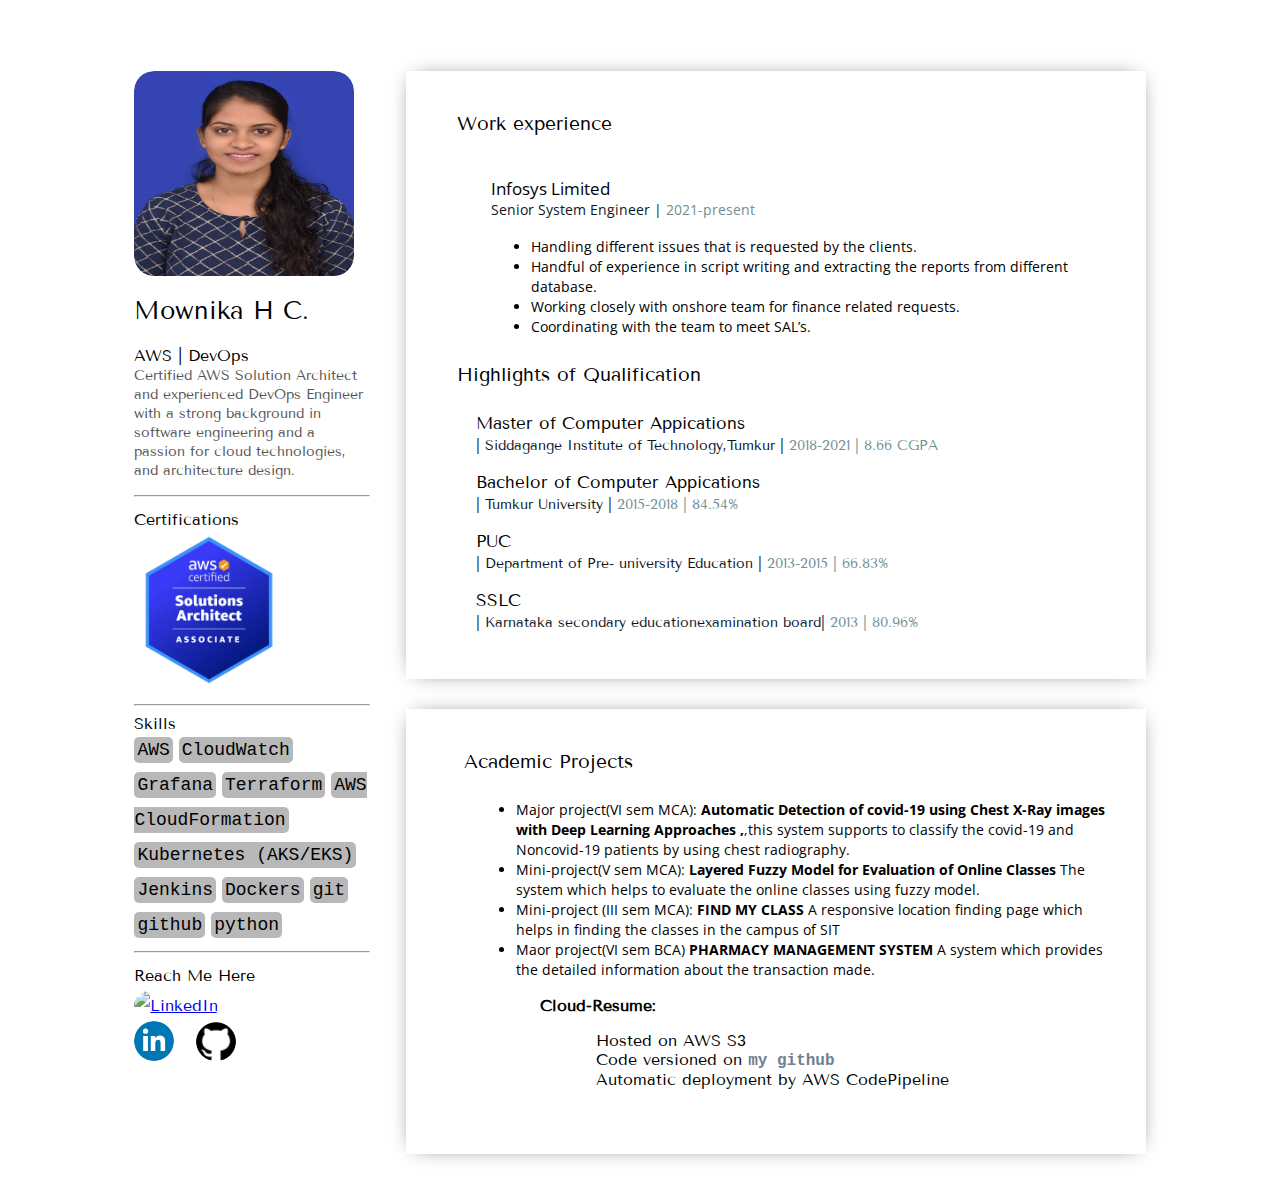
==== index.html @ e364e578 "name changed" ====
<!DOCTYPE html>
<html>
	<head>
		<title>Mownika H C - Resume</title>
		<link rel="stylesheet" type="text/css" href="style.css">
		<link rel="stylesheet" media="screen" href="https://fonts.googleapis.com/css2?family=Tenor+Sans&display=swap" type="text/css"/>
		<link rel="stylesheet" href="https://fonts.googleapis.com/css2?family=Open+Sans:wght@300&display=swap" type="text/css"/>
		<script type="text/javascript" src="get_apis.js" defer></script>
	</head>

	<body>
		<div id="container">
			<div id="sidebar">
				<div id="image">
					<img id="profile-photo" src="profile_image.JPG" alt="Profile-Image">
				</div>
				
				<p id="name">Mownika H C.<br></p>
				<p>AWS | DevOps <br><span id="description">Certified AWS Solution Architect and experienced DevOps Engineer with a strong background in software engineering and a passion for cloud technologies, and architecture design. </span></p>
				<hr width="100%">
				<div id="sidepanel-section-title">Certifications<br>
					 <a href="https://www.credly.com/badges/99123122-3128-4738-8778-00f0553df642" class="link" target="_blank">
						<img id="cert-thumbnail" src="AWS-LOGO.png" alt="AWS Certified Solutions Architect Associate">
					</a>
				</div>
				<hr width="100%">
				<div id="skills">
					<p style="display:inline;">Skills</p><br>
					<p id="skill-stronger">AWS</p>

					<p id="skill-stronger">CloudWatch</p>
					<p id="skill-stronger">Grafana</p>
					<p id="skill-stronger">Terraform</p>
					<p id="skill-stronger">AWS CloudFormation</p>
					<p id="skill-stronger">Kubernetes (AKS/EKS)</p>
					<p id="skill-stronger">Jenkins</p>
					<p id="skill-stronger">Dockers</p>
					<p id="skill-stronger">git</p>
					<p id="skill-stronger">github</p>
					<p id="skill-stronger">python</p>
				</div>
				<hr width="100%">
			
				<div id="sidepanel-section-title">Reach Me Here<br>
					
					<a href= mailto:"mownikahc496@gmail.com"> 
					<img id="social-thumbnail" src="file:///D:/resumne/email.png" alt="LinkedIn">
					</a>
				</div>
				<div id="sidepanel-section-title">
					<a href="https://www.linkedin.com/in/mownika-h-c-73a99a28b/" class="link" target="_blank">
						<img id="social-thumbnail" src="linkedin.png" alt="LinkedIn">
					</a>
					&nbsp;
					<a href="https://github.com/rajeshhv" class="link" target="_blank">
						<img id="social-thumbnail" src="github.png" alt="GitHub">
					</a>
				</div>
			</div>
			<div id="info-pages">
				<div class="page">
					<p>&nbsp;&nbsp;&nbsp;Work experience</p>
<ul>
  <li>
    <p class="tag">Infosys Limited<br><span>Senior System Engineer | <span>2021-present</span></span></p>
    <ul>
      <li>Handling different issues that  is requested by the clients.</li>
	  <li>Handful of experience in script writing and extracting the reports from different database.</li>
	  <li>Working closely with onshore team for finance related requests.</li>
	  <li>Coordinating with the team to meet SAL’s.</li>

    </ul>
  </li>
</ul>
                    <p>&nbsp;&nbsp;&nbsp;Highlights of Qualification</p>
					<ul>
						<p class="tag">Master of Computer Appications<br><span>| Siddagange Institute of Technology,Tumkur | <span>2018-2021 | <span> 8.66 CGPA</span></span></p>
						
						<p class="tag">Bachelor of Computer Appications<br><span>| Tumkur University | <span>2015-2018 | <span> 84.54%</span></span></p>
						
						<p class="tag">PUC<br><span>| Department of	Pre- university Education | <span>2013-2015 | <span> 66.83%</span></span></p>
						
						<p class="tag">SSLC<br><span>| Karnataka secondary educationexamination board| <span>2013 | <span> 80.96%</span></span></p>
						
					</ul>
				</div>
				<div class="page">
					<p>&nbsp;&nbsp;&nbsp; Academic Projects</p>

					<ul>

						<ul>
						<li>Major project(VI sem MCA): <strong> Automatic Detection of covid-19 using Chest X-Ray images with Deep Learning Approaches ,</strong>,this system supports to classify the covid-19 and Noncovid-19 patients by using chest radiography.</li>	
						<li>Mini-project(V sem MCA): <strong> Layered Fuzzy Model for Evaluation of Online Classes </strong>The system which helps to evaluate the online classes using fuzzy model.</li>
						<li>Mini-project (III sem MCA):<strong> FIND MY CLASS </strong> A responsive location finding page which helps in finding the classes in the campus of SIT </li>
						<li>Maor project(VI sem BCA) <strong> PHARMACY MANAGEMENT SYSTEM </strong>A system which provides the detailed information about the transaction made. </li>
						
			
						<p>&nbsp;&nbsp;&nbsp;<strong> Cloud-Resume:</strong></p>

						<ul>
							<ul>Hosted on AWS S3</ul>
							<ul>Code versioned on <a href="https://github.com/rajeshhv/Cloud-Resume" target="_blank" class="link">my github</a></ul>
							<ul>Automatic deployment by AWS CodePipeline</ul>
							<br>
						</ul>
					</ul>
				</div>
			</div>
		</div>
	</body>
</html>
---- style.css ----
html{
  font-family: 'Tenor Sans',sans-serif;
}
hr{
    background: grey;
}
#container{
    position: relative;
    display: flex;
}
#sidebar{
    flex: 15%;
    display: block;
    position: relative;
    margin: 5% 3% 0 10%;
    width: 100%;
    height: 100%;
}
#info-pages{
    flex: 55%;
    display: block;
    margin-top: 5%;
    margin-right: 10%;
    width: 100%;
    height: 100%;
}
#image{
    position: relative;
    overflow: hidden;
}
#image,#profile-photo{
    position: relative;
    width: 220px;
    height: 205px;
    border-radius: 20px;
}
#name{
    font-size: 25px;
    line-height: 20px;
}
#description{
    color: #555;
    font-size: 14px;
}
.page > ul > li{
    padding: 0 0 0 15px;
    position: relative;
    display: inline-block;
    width: 100%;
}
.page{
    box-shadow: 0px 0px 20px -9px rgba(0,0,0,0.75);
    overflow-x: hidden;
    margin-bottom: 30px;
    padding: 15px 30px 30px 30px;
    background-color: #fff;
}
.page > p{
    font-size: 19px;
    line-height: 2;
}
.page > ul{
    list-style-type: none;
}
.tag{
    font-size: 17px;
}
.tag span{
    font-size: 14px;
    color: #0e141e;
}
.tag span span{
    color: #738f93;
}
@media screen and (max-width:1090px){
    #sidebar{
        margin-left: 5%;
    }
}
@media screen and (max-width:850px){
    #container{
        display: block;
    }
    #sidebar{
        width: 90%;
    }
    .page{
        margin: 0 5%;
        margin-bottom: 30px;
    }
}
#skill {
  display:inline;
  font-family: "Courier New", Courier, monospace;
  font-size: 14px !important;
  background: #d1d1d1;
  padding: 2px;
  border-radius: 4px;
  line-height: 35px;
}
#skill:hover {
  background-color: #b8b8b8;
}
#skill-stronger {
  display:inline;
  font-family: "Courier New", Courier, monospace;
  font-size: 18px !important;
  background: #b8b8b8;
  padding: 3px;
  border-radius: 5px;
  line-height: 35px;
}
#skill-stronger:hover {
  background-color: #a3a3a3;
}
.cryptedmail:after {
  content: attr(data-name) "@" attr(data-domain) "." attr(data-tld);
}
.cryptedmail{
    font-size: 15px !important;
    font-weight: bold;
    color: #708090;
    text-decoration: none;
    font-family: 'Cutive Mono', Courier, monospace;
}
#sidepanel-section-title{
  line-height: 30px;
}
#social-thumbnail{
    position: relative;
    width: 40px;
    border-radius: 20px;
}
#cert-thumbnail{
    position: relative;
    width: 150px;
    border-radius: 20px;
}
.link{
  text-decoration: none;
  color: #708090;
  font-weight: bold;
  font-family: 'Cutive Mono', Courier, monospace;
}
ul > li{
  font-size: 14px;
  list-style-type: disc;
  line-height: 20px;
  font-family: 'Open Sans', sans-serif;
}
.counter{
  font-size: 14px;
  color: #545454;
  font-weight: bold;
  position: absolute;
  left: 50%;
  padding-bottom: 3em
}
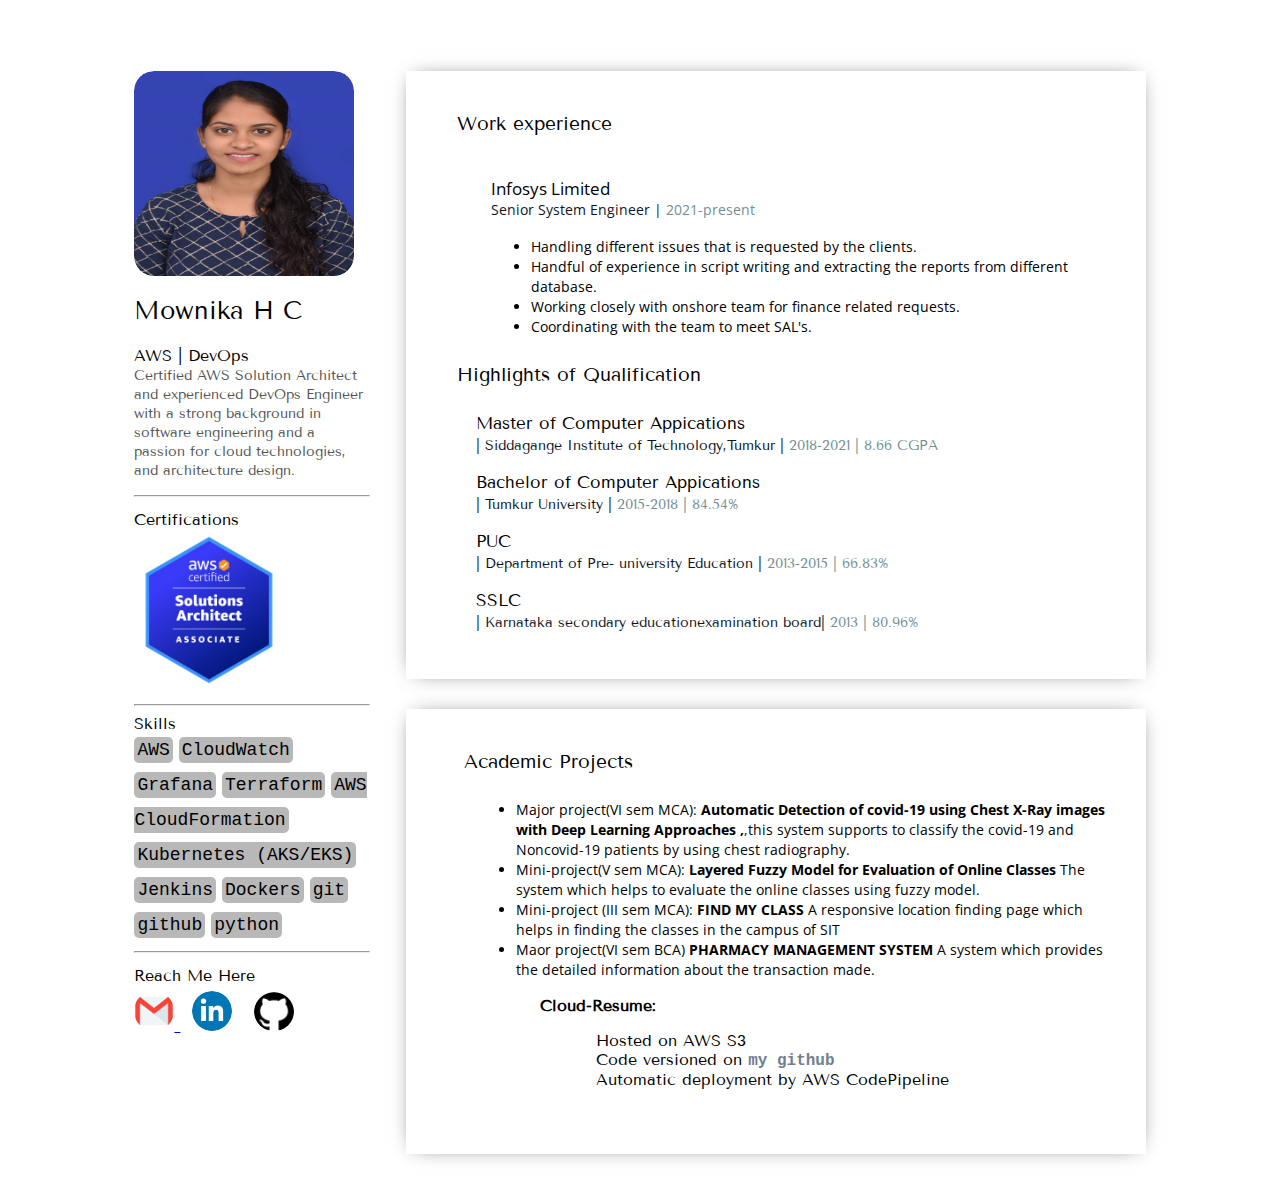
==== commit a3ec4cbd: "name changed" ====
--- a/index.html
+++ b/index.html
@@ -15,7 +15,7 @@
 					<img id="profile-photo" src="profile_image.JPG" alt="Profile-Image">
 				</div>
 				
-				<p id="name">Mownika H C.<br></p>
+				<p id="name">Mownika H C<br></p>
 				<p>AWS | DevOps <br><span id="description">Certified AWS Solution Architect and experienced DevOps Engineer with a strong background in software engineering and a passion for cloud technologies, and architecture design. </span></p>
 				<hr width="100%">
 				<div id="sidepanel-section-title">Certifications<br>
@@ -44,15 +44,14 @@
 				<div id="sidepanel-section-title">Reach Me Here<br>
 					
 					<a href= mailto:"mownikahc496@gmail.com"> 
-					<img id="social-thumbnail" src="file:///D:/resumne/email.png" alt="LinkedIn">
+					<img id="social-thumbnail" src="email.png" alt="email">
 					</a>
-				</div>
-				<div id="sidepanel-section-title">
+				    &nbsp;				
 					<a href="https://www.linkedin.com/in/mownika-h-c-73a99a28b/" class="link" target="_blank">
 						<img id="social-thumbnail" src="linkedin.png" alt="LinkedIn">
 					</a>
 					&nbsp;
-					<a href="https://github.com/rajeshhv" class="link" target="_blank">
+					<a href="https://github.com/Mownika96?tab=repositories" class="link" target="_blank">
 						<img id="social-thumbnail" src="github.png" alt="GitHub">
 					</a>
 				</div>
@@ -67,7 +66,7 @@
       <li>Handling different issues that  is requested by the clients.</li>
 	  <li>Handful of experience in script writing and extracting the reports from different database.</li>
 	  <li>Working closely with onshore team for finance related requests.</li>
-	  <li>Coordinating with the team to meet SAL’s.</li>
+	  <li>Coordinating with the team to meet SAL's.</li>
 
     </ul>
   </li>
@@ -100,7 +99,7 @@
 
 						<ul>
 							<ul>Hosted on AWS S3</ul>
-							<ul>Code versioned on <a href="https://github.com/rajeshhv/Cloud-Resume" target="_blank" class="link">my github</a></ul>
+							<ul>Code versioned on <a href="https://github.com/Mownika96/cloud-resume-mownikahc" target="_blank" class="link">my github</a></ul>
 							<ul>Automatic deployment by AWS CodePipeline</ul>
 							<br>
 						</ul>
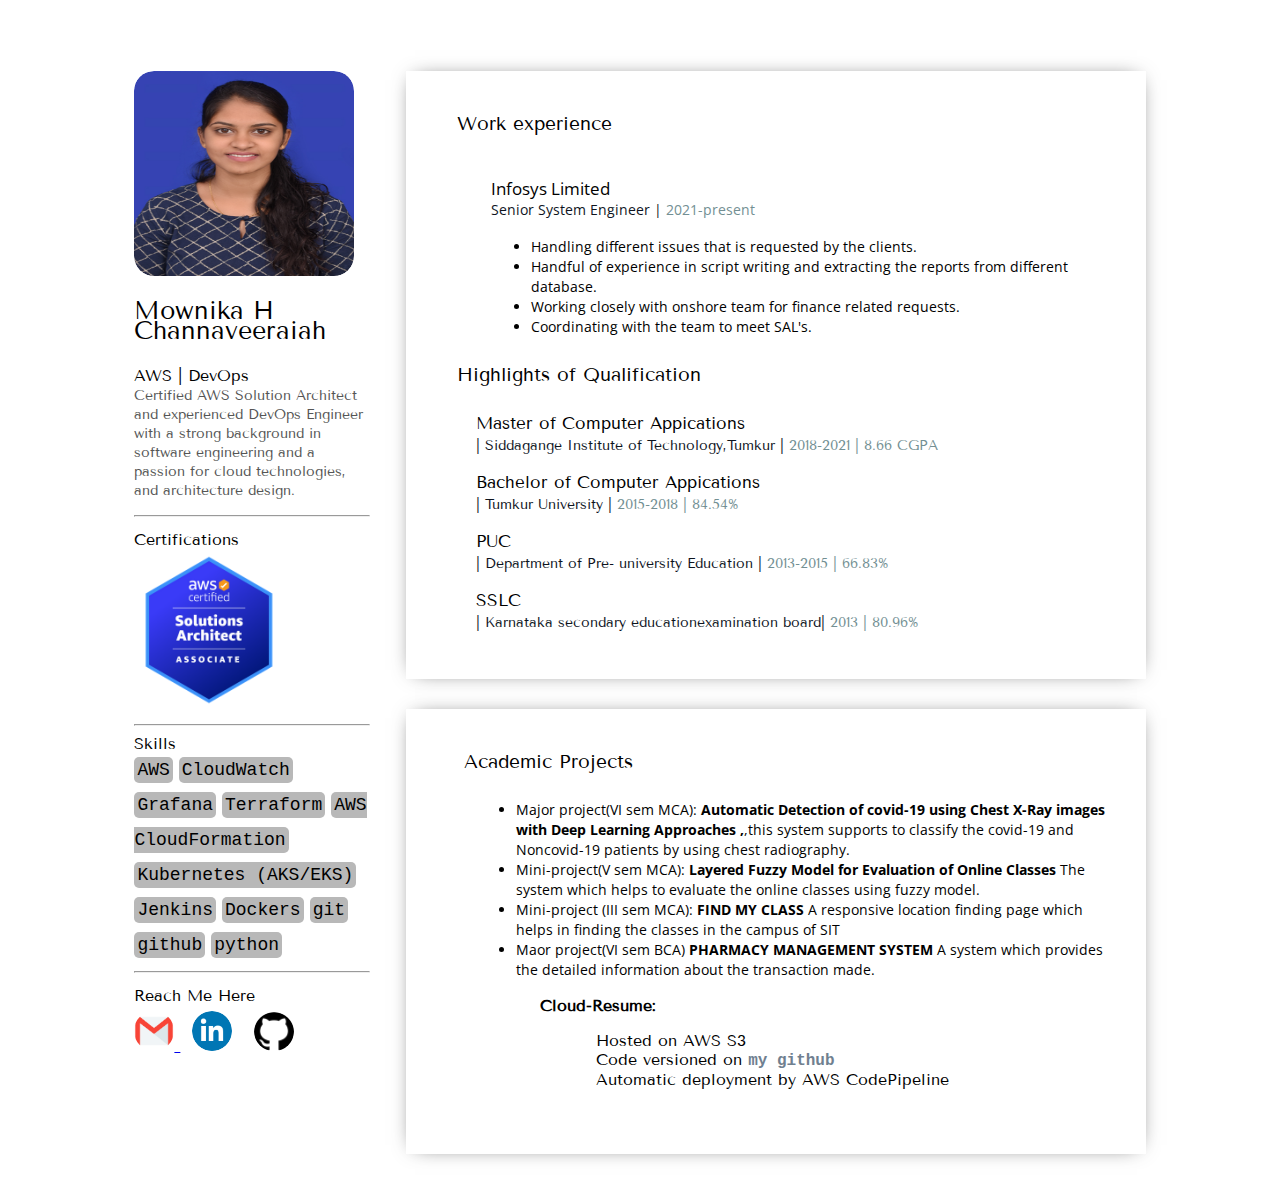
==== commit 65252e93: "Name changed" ====
--- a/index.html
+++ b/index.html
@@ -15,7 +15,7 @@
 					<img id="profile-photo" src="profile_image.JPG" alt="Profile-Image">
 				</div>
 				
-				<p id="name">Mownika H C<br></p>
+				<p id="name">Mownika H Channaveeraiah<br></p>
 				<p>AWS | DevOps <br><span id="description">Certified AWS Solution Architect and experienced DevOps Engineer with a strong background in software engineering and a passion for cloud technologies, and architecture design. </span></p>
 				<hr width="100%">
 				<div id="sidepanel-section-title">Certifications<br>
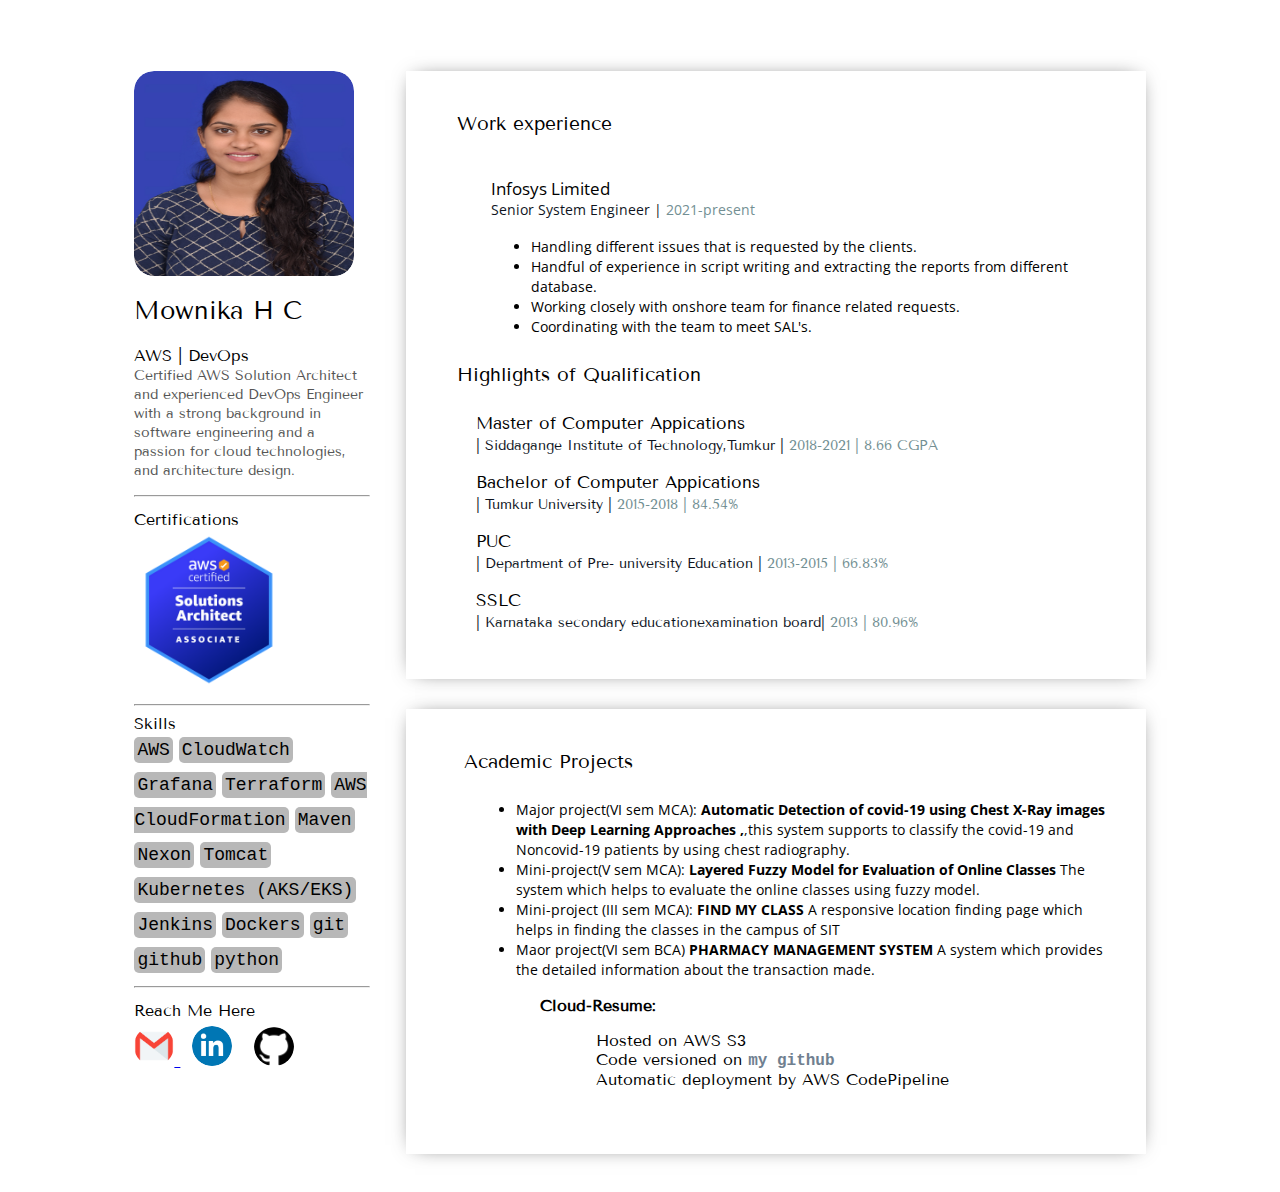
==== commit ce528225: "changes made in skill set" ====
--- a/index.html
+++ b/index.html
@@ -15,7 +15,7 @@
 					<img id="profile-photo" src="profile_image.JPG" alt="Profile-Image">
 				</div>
 				
-				<p id="name">Mownika H Channaveeraiah<br></p>
+				<p id="name">Mownika H C<br></p>
 				<p>AWS | DevOps <br><span id="description">Certified AWS Solution Architect and experienced DevOps Engineer with a strong background in software engineering and a passion for cloud technologies, and architecture design. </span></p>
 				<hr width="100%">
 				<div id="sidepanel-section-title">Certifications<br>
@@ -32,6 +32,9 @@
 					<p id="skill-stronger">Grafana</p>
 					<p id="skill-stronger">Terraform</p>
 					<p id="skill-stronger">AWS CloudFormation</p>
+					<p id="skill-stronger">Maven</p>
+					<p id="skill-stronger">Nexon</p>
+					<p id="skill-stronger">Tomcat</p>
 					<p id="skill-stronger">Kubernetes (AKS/EKS)</p>
 					<p id="skill-stronger">Jenkins</p>
 					<p id="skill-stronger">Dockers</p>
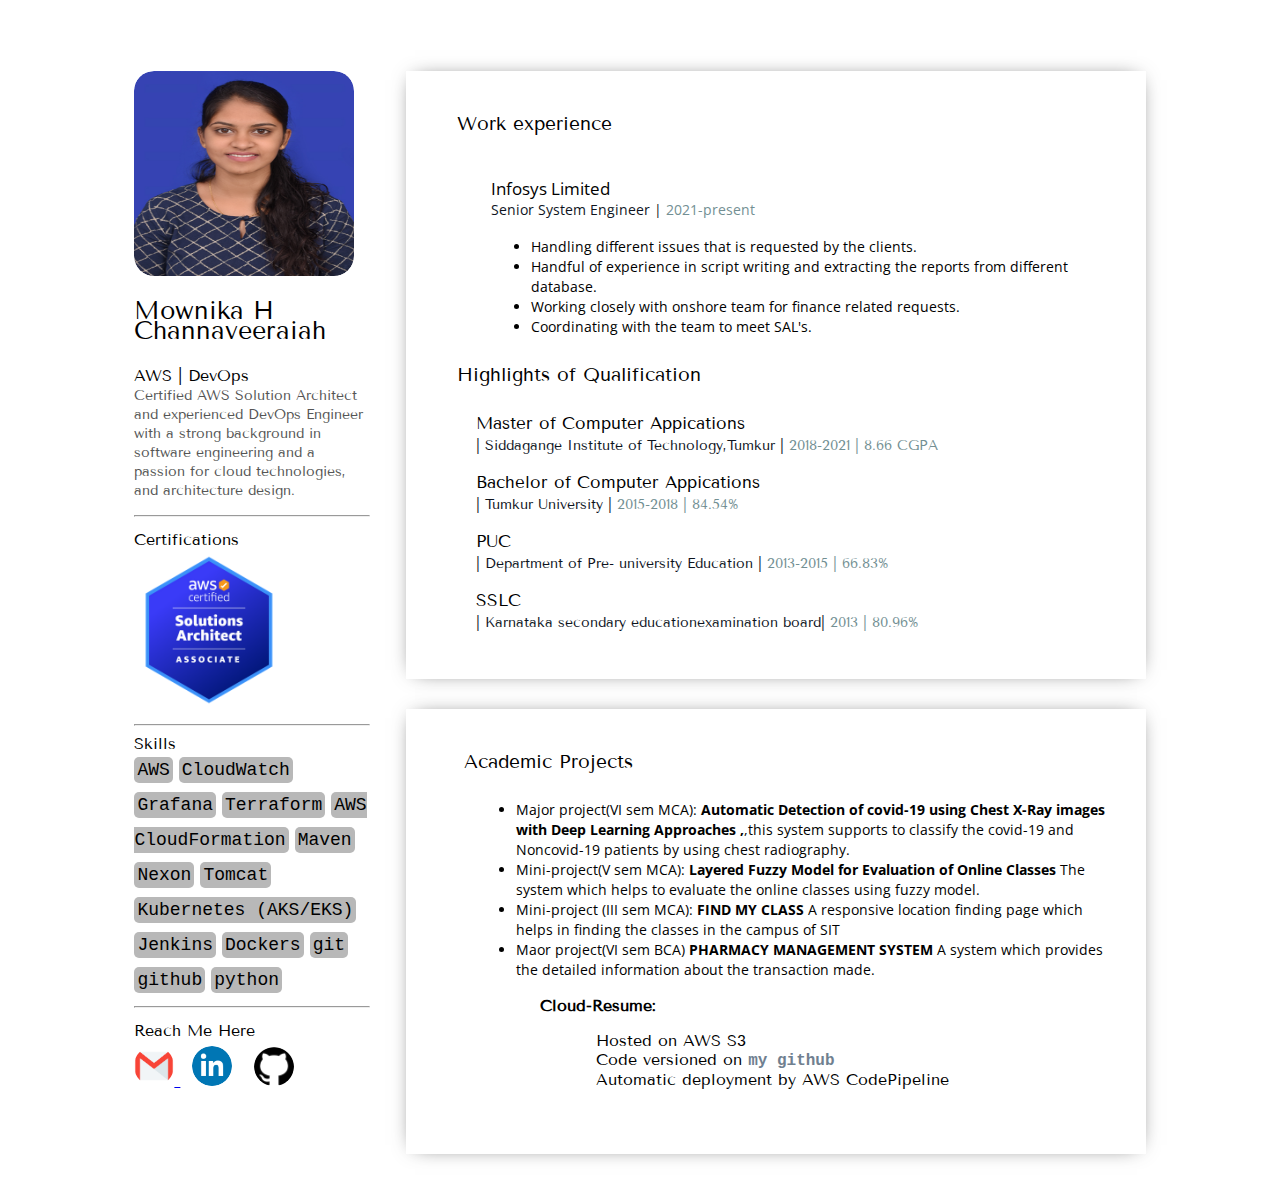
==== commit e76523f1: "Merge branch 'main' of https://github.com/Mownika96/cloud-resume-mownikahc" ====
--- a/index.html
+++ b/index.html
@@ -15,7 +15,7 @@
 					<img id="profile-photo" src="profile_image.JPG" alt="Profile-Image">
 				</div>
 				
-				<p id="name">Mownika H C<br></p>
+				<p id="name">Mownika H Channaveeraiah<br></p>
 				<p>AWS | DevOps <br><span id="description">Certified AWS Solution Architect and experienced DevOps Engineer with a strong background in software engineering and a passion for cloud technologies, and architecture design. </span></p>
 				<hr width="100%">
 				<div id="sidepanel-section-title">Certifications<br>
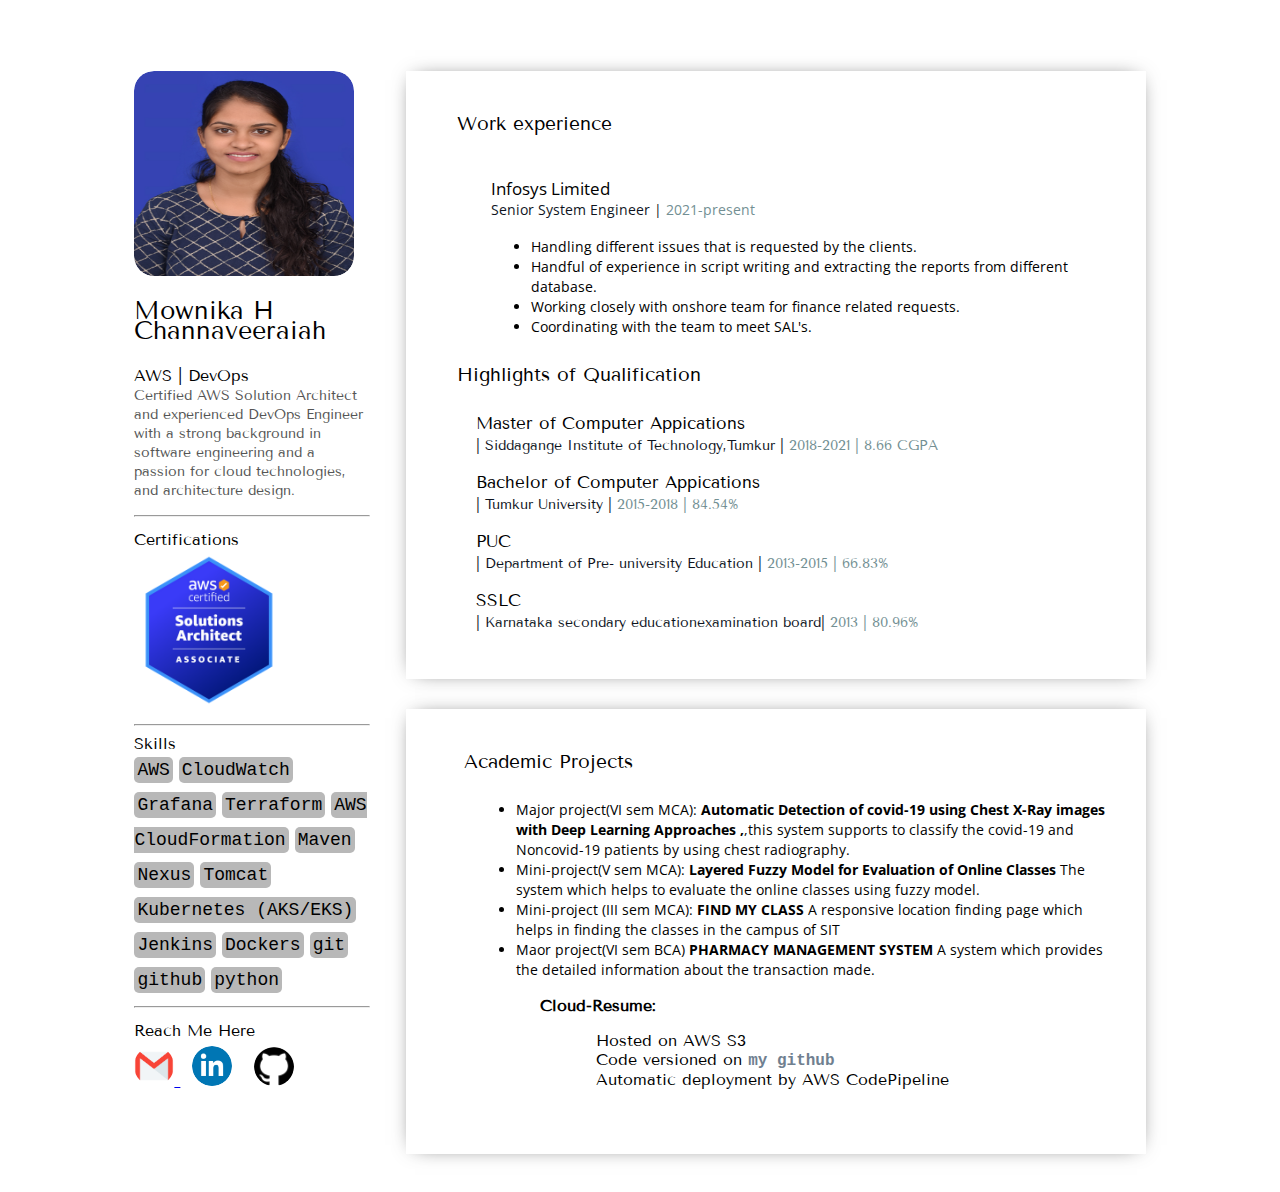
==== commit 0a6e382e: "changes made in skill set1" ====
--- a/index.html
+++ b/index.html
@@ -33,7 +33,7 @@
 					<p id="skill-stronger">Terraform</p>
 					<p id="skill-stronger">AWS CloudFormation</p>
 					<p id="skill-stronger">Maven</p>
-					<p id="skill-stronger">Nexon</p>
+					<p id="skill-stronger">Nexus</p>
 					<p id="skill-stronger">Tomcat</p>
 					<p id="skill-stronger">Kubernetes (AKS/EKS)</p>
 					<p id="skill-stronger">Jenkins</p>
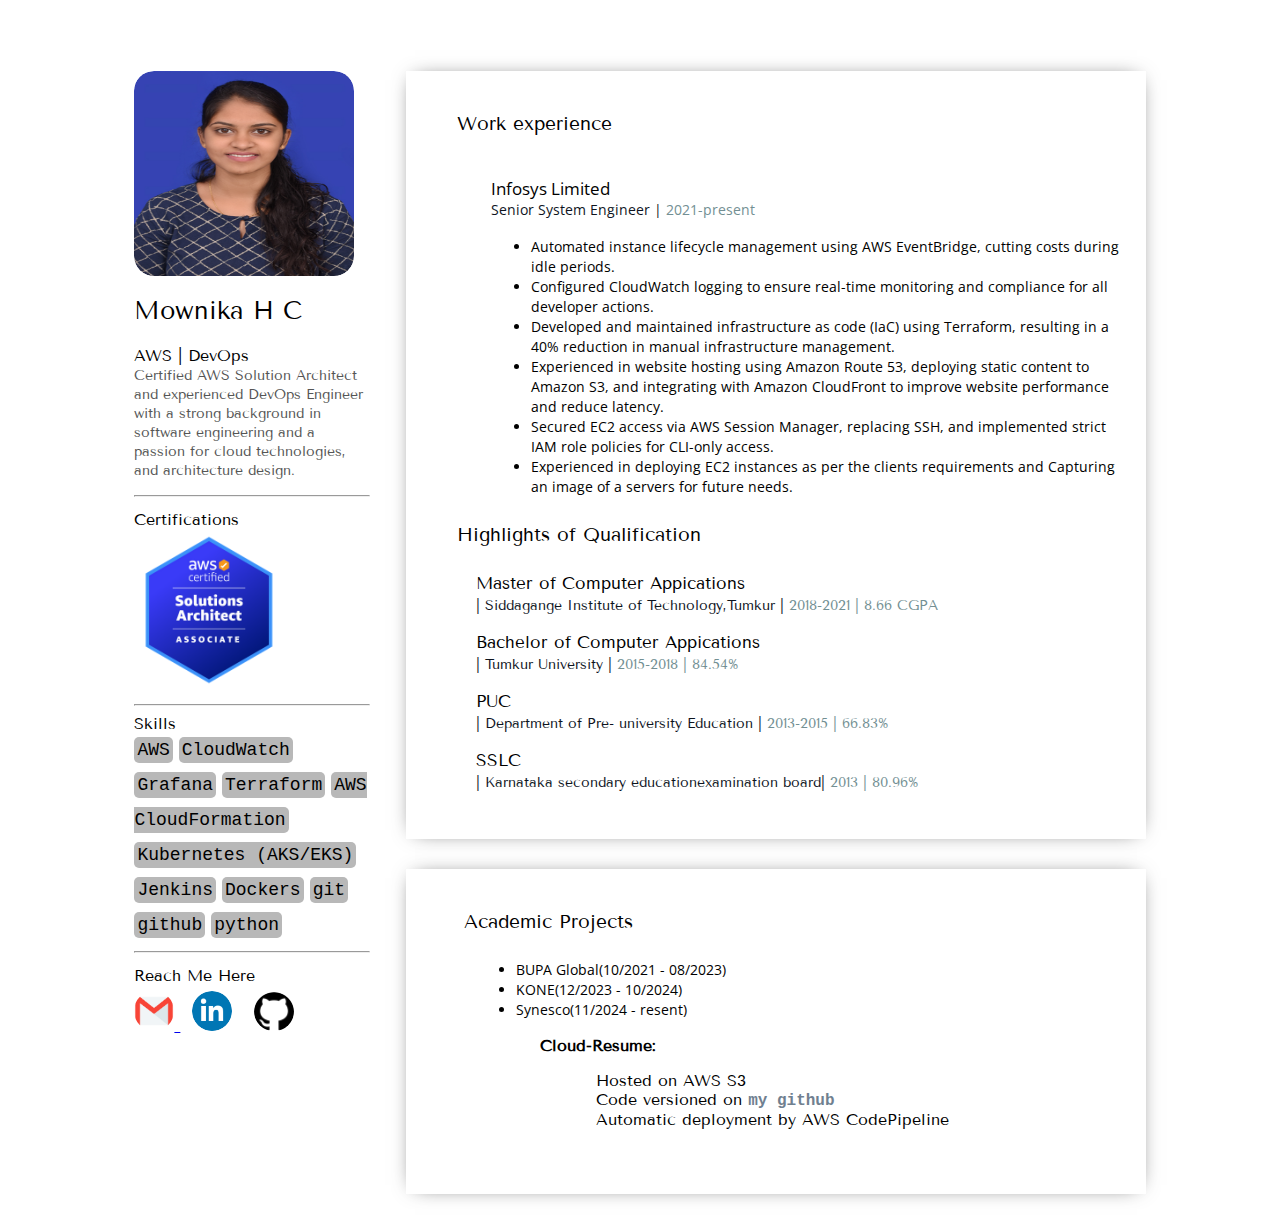
==== commit 4c5c6349: "updated the resume" ====
--- a/index.html
+++ b/index.html
@@ -1,7 +1,7 @@
 <!DOCTYPE html>
 <html>
 	<head>
-		<title>Mownika H C - Resume</title>
+		<title>Mownika  - Resume</title>
 		<link rel="stylesheet" type="text/css" href="style.css">
 		<link rel="stylesheet" media="screen" href="https://fonts.googleapis.com/css2?family=Tenor+Sans&display=swap" type="text/css"/>
 		<link rel="stylesheet" href="https://fonts.googleapis.com/css2?family=Open+Sans:wght@300&display=swap" type="text/css"/>
@@ -15,7 +15,7 @@
 					<img id="profile-photo" src="profile_image.JPG" alt="Profile-Image">
 				</div>
 				
-				<p id="name">Mownika H Channaveeraiah<br></p>
+				<p id="name">Mownika H C<br></p>
 				<p>AWS | DevOps <br><span id="description">Certified AWS Solution Architect and experienced DevOps Engineer with a strong background in software engineering and a passion for cloud technologies, and architecture design. </span></p>
 				<hr width="100%">
 				<div id="sidepanel-section-title">Certifications<br>
@@ -32,9 +32,6 @@
 					<p id="skill-stronger">Grafana</p>
 					<p id="skill-stronger">Terraform</p>
 					<p id="skill-stronger">AWS CloudFormation</p>
-					<p id="skill-stronger">Maven</p>
-					<p id="skill-stronger">Nexus</p>
-					<p id="skill-stronger">Tomcat</p>
 					<p id="skill-stronger">Kubernetes (AKS/EKS)</p>
 					<p id="skill-stronger">Jenkins</p>
 					<p id="skill-stronger">Dockers</p>
@@ -66,10 +63,12 @@
   <li>
     <p class="tag">Infosys Limited<br><span>Senior System Engineer | <span>2021-present</span></span></p>
     <ul>
-      <li>Handling different issues that  is requested by the clients.</li>
-	  <li>Handful of experience in script writing and extracting the reports from different database.</li>
-	  <li>Working closely with onshore team for finance related requests.</li>
-	  <li>Coordinating with the team to meet SAL's.</li>
+      <li>Automated instance lifecycle management using AWS EventBridge, cutting costs during idle periods.</li>
+	  <li>Configured CloudWatch logging to ensure real-time monitoring and compliance for all developer actions.</li>
+	  <li>Developed and maintained infrastructure as code (IaC) using Terraform, resulting in a 40% reduction in manual infrastructure management.</li>
+	  <li>Experienced in website hosting using Amazon Route 53, deploying static content to Amazon S3, and integrating with Amazon CloudFront to improve website performance and reduce latency.</li>
+	  <li>Secured EC2 access via AWS Session Manager, replacing SSH, and implemented strict IAM role policies for CLI-only access.</li>
+	  <li>Experienced in deploying EC2 instances as per the clients requirements and Capturing an image of a servers for future needs.</li>
 
     </ul>
   </li>
@@ -92,10 +91,10 @@
 					<ul>
 
 						<ul>
-						<li>Major project(VI sem MCA): <strong> Automatic Detection of covid-19 using Chest X-Ray images with Deep Learning Approaches ,</strong>,this system supports to classify the covid-19 and Noncovid-19 patients by using chest radiography.</li>	
-						<li>Mini-project(V sem MCA): <strong> Layered Fuzzy Model for Evaluation of Online Classes </strong>The system which helps to evaluate the online classes using fuzzy model.</li>
-						<li>Mini-project (III sem MCA):<strong> FIND MY CLASS </strong> A responsive location finding page which helps in finding the classes in the campus of SIT </li>
-						<li>Maor project(VI sem BCA) <strong> PHARMACY MANAGEMENT SYSTEM </strong>A system which provides the detailed information about the transaction made. </li>
+						<li>BUPA Global(10/2021 - 08/2023)</li>	
+						<li>KONE(12/2023 - 10/2024)</li>	
+						<li>Synesco(11/2024 - resent)</li>	
+						
 						
 			
 						<p>&nbsp;&nbsp;&nbsp;<strong> Cloud-Resume:</strong></p>
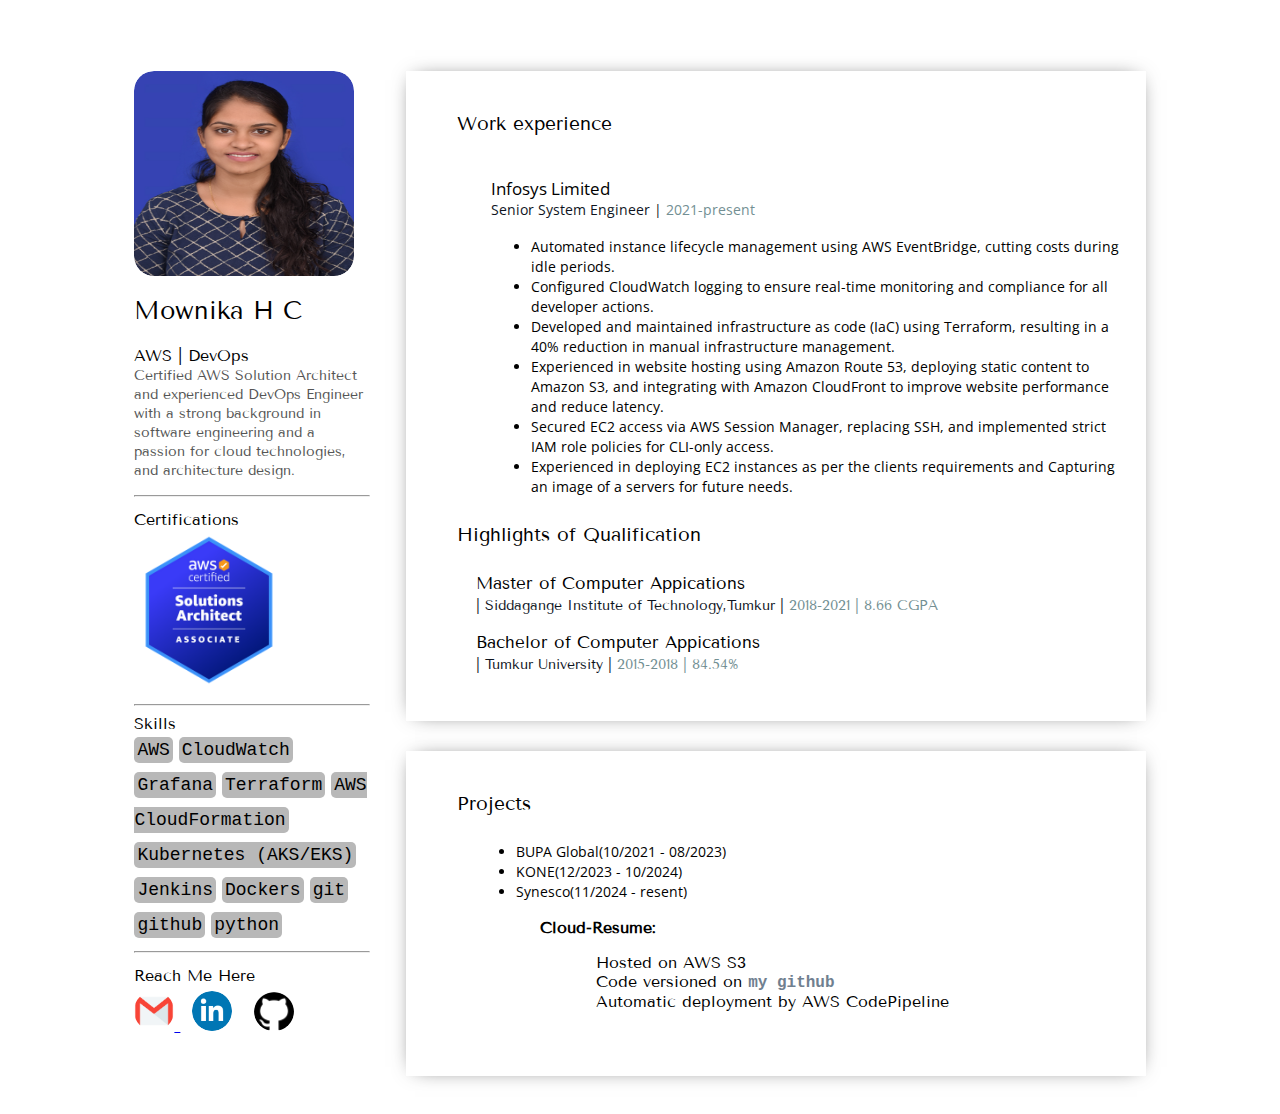
==== commit c12e8c34: "updated the resume" ====
--- a/index.html
+++ b/index.html
@@ -79,14 +79,11 @@
 						
 						<p class="tag">Bachelor of Computer Appications<br><span>| Tumkur University | <span>2015-2018 | <span> 84.54%</span></span></p>
 						
-						<p class="tag">PUC<br><span>| Department of	Pre- university Education | <span>2013-2015 | <span> 66.83%</span></span></p>
-						
-						<p class="tag">SSLC<br><span>| Karnataka secondary educationexamination board| <span>2013 | <span> 80.96%</span></span></p>
 						
 					</ul>
 				</div>
 				<div class="page">
-					<p>&nbsp;&nbsp;&nbsp; Academic Projects</p>
+					<p>&nbsp;&nbsp;&nbsp;Projects</p>
 
 					<ul>
 
